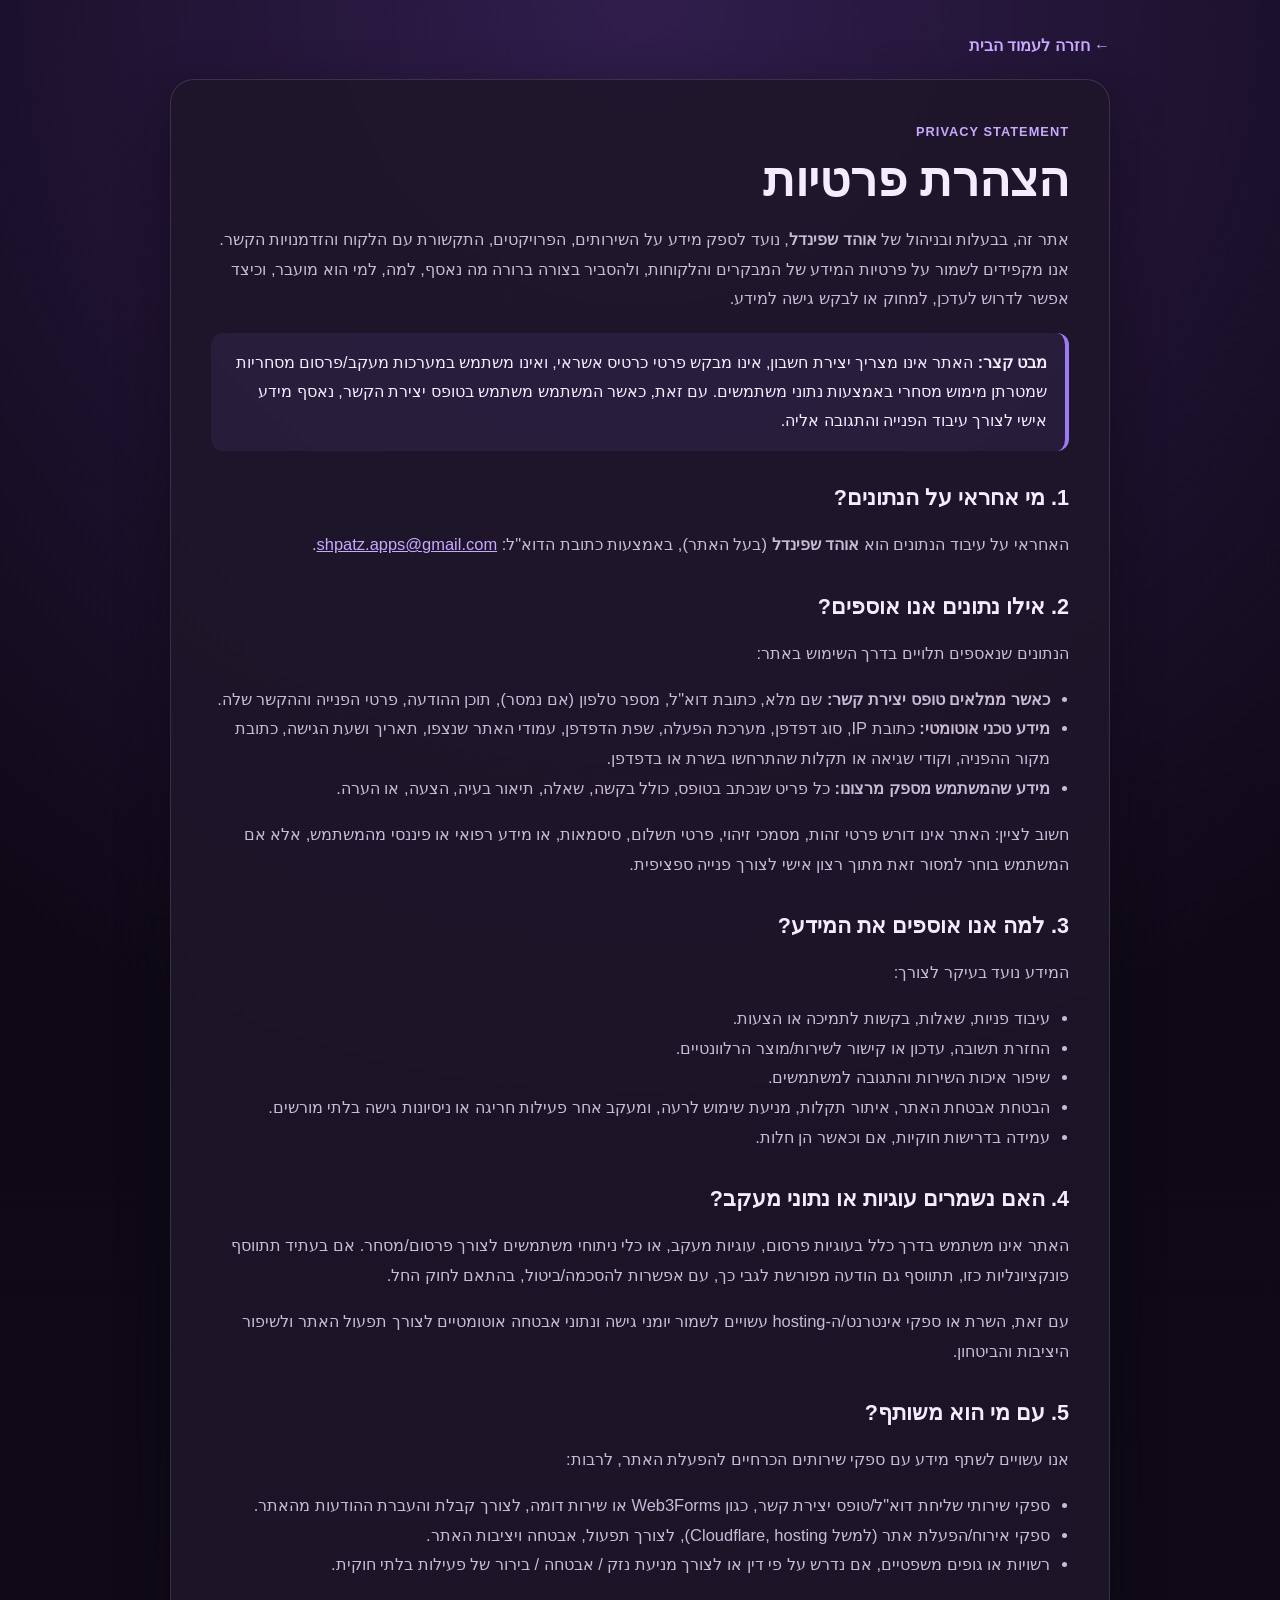
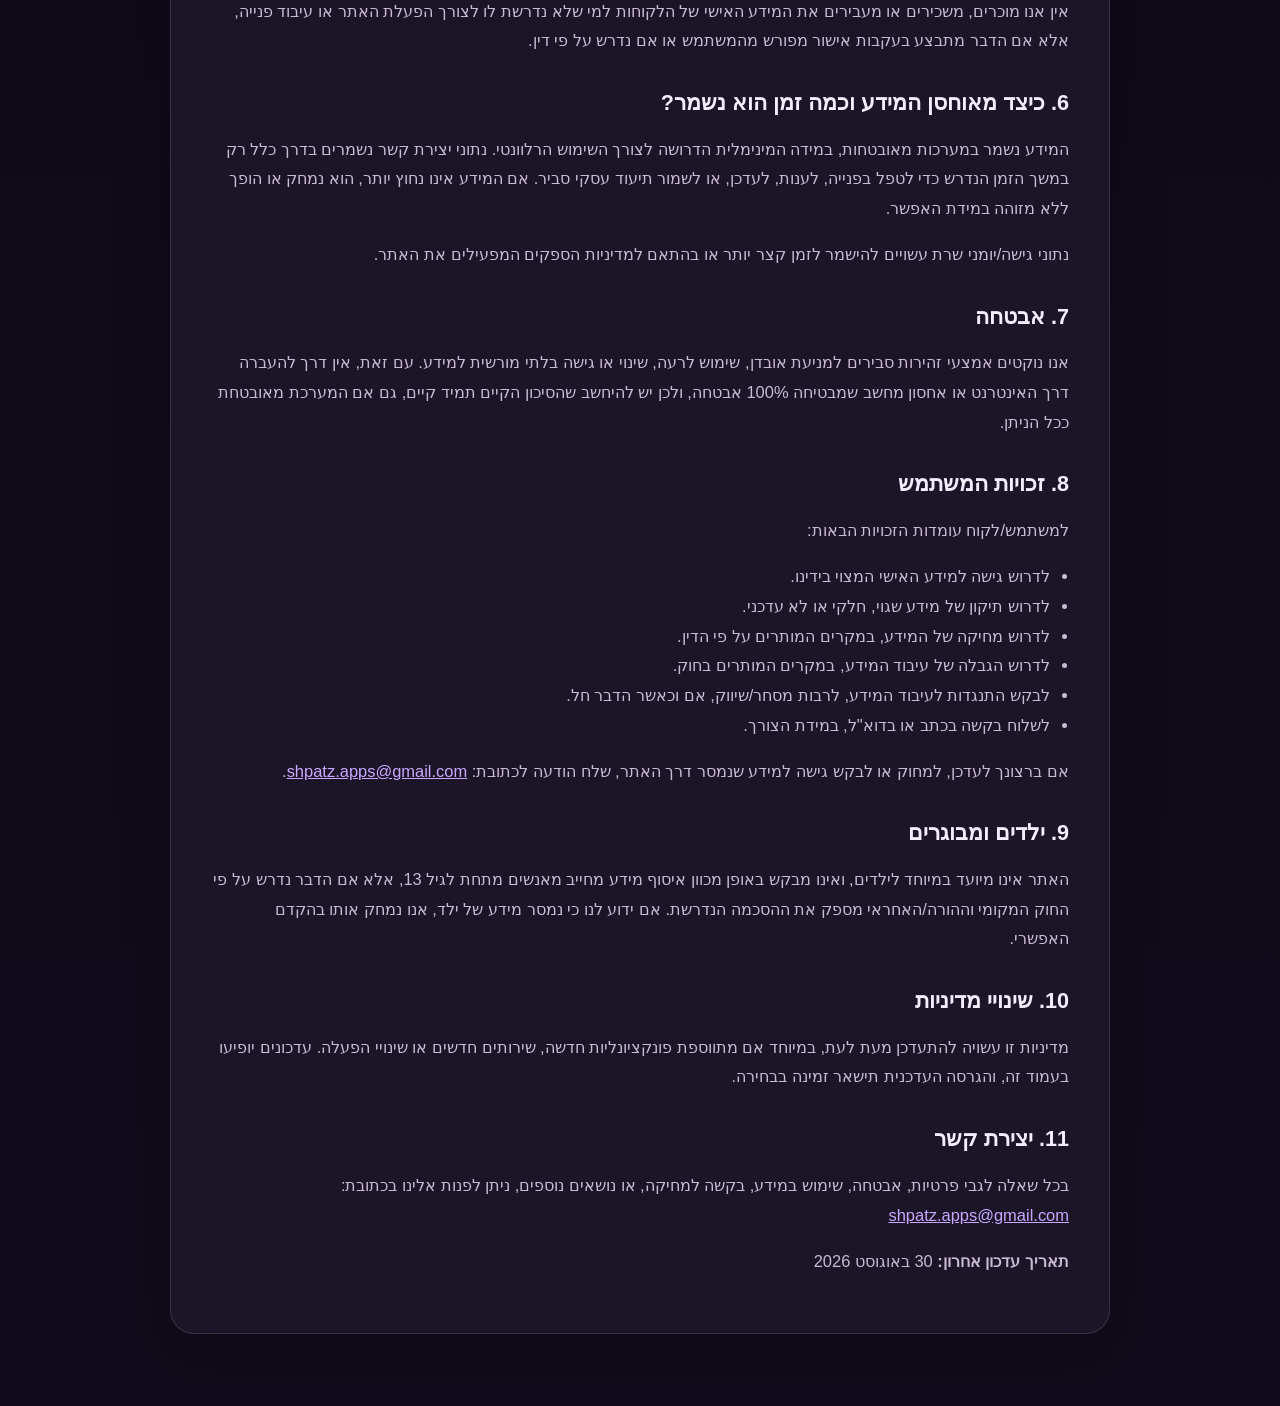
==== public/privacy-policy.html @ b4f1762e "privacy policy" ====
<!DOCTYPE html>
<html lang="he" dir="rtl">
<head>
  <meta charset="UTF-8">
  <meta name="viewport" content="width=device-width, initial-scale=1.0">
  <title>הצהרת פרטיות | אוהד שפינדל</title>
  <meta name="description" content="הצהרת פרטיות של האתר של אוהד שפינדל, כולל מה נאסף, כיצד נעשה שימוש במידע, שיתוף נתונים, שמירה, זכויות המשתמש ופרטי יצירת קשר.">
  <link rel="icon" href="favicon.svg" type="image/svg+xml">
  <link rel="stylesheet" href="assets/css/tokens.css">
  <style>
    :root {
      --bg: #0d0815;
      --bg-elevated: rgba(21, 14, 30, 0.9);
      --card: rgba(30, 22, 42, 0.88);
      --card-border: rgba(255, 255, 255, 0.12);
      --text: #f4ecff;
      --muted: #c7bbd6;
      --accent: #9e7af7;
      --accent-strong: #c9a9ff;
      --shadow: rgba(11, 8, 15, 0.45);
    }

    * { box-sizing: border-box; }

    html {
      scroll-behavior: smooth;
    }

    body {
      margin: 0;
      min-height: 100vh;
      background:
        radial-gradient(circle at top, rgba(161, 97, 255, 0.24), transparent 36%),
        linear-gradient(180deg, #0d0815 0%, #120b1b 100%);
      color: var(--text);
      font-family: "Segoe UI", Tahoma, Geneva, Verdana, sans-serif;
      line-height: 1.8;
    }

    .container {
      width: min(100%, 980px);
      margin: 0 auto;
      padding: 32px 20px 72px;
    }

    .back-link {
      display: inline-flex;
      align-items: center;
      gap: 8px;
      margin-bottom: 18px;
      color: var(--accent-strong);
      text-decoration: none;
      font-weight: 600;
    }

    .back-link:hover,
    .back-link:focus-visible {
      text-decoration: underline;
    }

    .privacy-shell {
      background: var(--card);
      border: 1px solid var(--card-border);
      border-radius: 24px;
      box-shadow: 0 18px 52px var(--shadow);
      padding: clamp(20px, 4vw, 40px);
    }

    .eyebrow {
      margin: 0 0 8px;
      color: var(--accent-strong);
      font-size: 0.8rem;
      letter-spacing: 0.08em;
      text-transform: uppercase;
      font-weight: 700;
    }

    h1 {
      margin: 0 0 16px;
      font-size: clamp(2rem, 4vw, 3rem);
      line-height: 1.2;
    }

    h2 {
      margin-top: 2rem;
      margin-bottom: 0.7rem;
      font-size: 1.35rem;
      line-height: 1.4;
    }

    p, li {
      color: var(--muted);
      font-size: 1.03rem;
    }

    ul {
      margin: 0.8rem 0 0;
      padding-right: 1.2rem;
    }

    a {
      color: var(--accent-strong);
    }

    .note {
      padding: 1rem 1.1rem;
      border-right: 4px solid var(--accent);
      background: rgba(158, 122, 247, 0.08);
      border-radius: 12px;
      margin: 1.2rem 0;
    }

    .meta-grid {
      list-style: none;
      padding: 0;
      margin: 1rem 0 0;
      display: grid;
      gap: 0.7rem;
    }

    .meta-grid li {
      background: rgba(255,255,255,0.02);
      border: 1px solid var(--card-border);
      border-radius: 12px;
      padding: 0.8rem 1rem;
    }

    @media (max-width: 640px) {
      .container {
        padding-top: 20px;
      }
    }
  </style>
</head>
<body>
  <main class="container">
    <a class="back-link" href="/" aria-label="חזרה לעמוד הבית">← חזרה לעמוד הבית</a>

    <article class="privacy-shell" aria-labelledby="privacy-heading">
      <p class="eyebrow">Privacy Statement</p>
      <h1 id="privacy-heading">הצהרת פרטיות</h1>

      <p>
        אתר זה, בבעלות ובניהול של <strong>אוהד שפינדל</strong>, נועד לספק מידע על השירותים, הפרויקטים, התקשורת עם הלקוח והזדמנויות הקשר. אנו מקפידים לשמור על פרטיות המידע של המבקרים והלקוחות, ולהסביר בצורה ברורה מה נאסף, למה, למי הוא מועבר, וכיצד אפשר לדרוש לעדכן, למחוק או לבקש גישה למידע.
      </p>

      <div class="note">
        <strong>מבט קצר:</strong> האתר אינו מצריך יצירת חשבון, אינו מבקש פרטי כרטיס אשראי, ואינו משתמש במערכות מעקב/פרסום מסחריות שמטרתן מימוש מסחרי באמצעות נתוני משתמשים. עם זאת, כאשר המשתמש משתמש בטופס יצירת הקשר, נאסף מידע אישי לצורך עיבוד הפנייה והתגובה אליה.
      </div>

      <h2>1. מי אחראי על הנתונים?</h2>
      <p>
        האחראי על עיבוד הנתונים הוא <strong>אוהד שפינדל</strong> (בעל האתר), באמצעות כתובת הדוא"ל: <a href="mailto:shpatz.apps@gmail.com">shpatz.apps@gmail.com</a>.
      </p>

      <h2>2. אילו נתונים אנו אוספים?</h2>
      <p>הנתונים שנאספים תלויים בדרך השימוש באתר:</p>
      <ul>
        <li><strong>כאשר ממלאים טופס יצירת קשר:</strong> שם מלא, כתובת דוא"ל, מספר טלפון (אם נמסר), תוכן ההודעה, פרטי הפנייה וההקשר שלה.</li>
        <li><strong>מידע טכני אוטומטי:</strong> כתובת IP, סוג דפדפן, מערכת הפעלה, שפת הדפדפן, עמודי האתר שנצפו, תאריך ושעת הגישה, כתובת מקור ההפניה, וקודי שגיאה או תקלות שהתרחשו בשרת או בדפדפן.</li>
        <li><strong>מידע שהמשתמש מספק מרצונו:</strong> כל פריט שנכתב בטופס, כולל בקשה, שאלה, תיאור בעיה, הצעה, או הערה.</li>
      </ul>
      <p>
        חשוב לציין: האתר אינו דורש פרטי זהות, מסמכי זיהוי, פרטי תשלום, סיסמאות, או מידע רפואי או פיננסי מהמשתמש, אלא אם המשתמש בוחר למסור זאת מתוך רצון אישי לצורך פנייה ספציפית.
      </p>

      <h2>3. למה אנו אוספים את המידע?</h2>
      <p>המידע נועד בעיקר לצורך:</p>
      <ul>
        <li>עיבוד פניות, שאלות, בקשות לתמיכה או הצעות.</li>
        <li>החזרת תשובה, עדכון או קישור לשירות/מוצר הרלוונטיים.</li>
        <li>שיפור איכות השירות והתגובה למשתמשים.</li>
        <li>הבטחת אבטחת האתר, איתור תקלות, מניעת שימוש לרעה, ומעקב אחר פעילות חריגה או ניסיונות גישה בלתי מורשים.</li>
        <li>עמידה בדרישות חוקיות, אם וכאשר הן חלות.</li>
      </ul>

      <h2>4. האם נשמרים עוגיות או נתוני מעקב?</h2>
      <p>
        האתר אינו משתמש בדרך כלל בעוגיות פרסום, עוגיות מעקב, או כלי ניתוחי משתמשים לצורך פרסום/מסחר. אם בעתיד תתווסף פונקציונליות כזו, תתווסף גם הודעה מפורשת לגבי כך, עם אפשרות להסכמה/ביטול, בהתאם לחוק החל.
      </p>
      <p>
        עם זאת, השרת או ספקי אינטרנט/ה-hosting עשויים לשמור יומני גישה ונתוני אבטחה אוטומטיים לצורך תפעול האתר ולשיפור היציבות והביטחון.
      </p>

      <h2>5. עם מי הוא משותף?</h2>
      <p>אנו עשויים לשתף מידע עם ספקי שירותים הכרחיים להפעלת האתר, לרבות:</p>
      <ul>
        <li>ספקי שירותי שליחת דוא"ל/טופס יצירת קשר, כגון Web3Forms או שירות דומה, לצורך קבלת והעברת ההודעות מהאתר.</li>
        <li>ספקי אירוח/הפעלת אתר (למשל Cloudflare, hosting), לצורך תפעול, אבטחה ויציבות האתר.</li>
        <li>רשויות או גופים משפטיים, אם נדרש על פי דין או לצורך מניעת נזק / אבטחה / בירור של פעילות בלתי חוקית.</li>
      </ul>
      <p>
        אין אנו מוכרים, משכירים או מעבירים את המידע האישי של הלקוחות למי שלא נדרשת לו לצורך הפעלת האתר או עיבוד פנייה, אלא אם הדבר מתבצע בעקבות אישור מפורש מהמשתמש או אם נדרש על פי דין.
      </p>

      <h2>6. כיצד מאוחסן המידע וכמה זמן הוא נשמר?</h2>
      <p>
        המידע נשמר במערכות מאובטחות, במידה המינימלית הדרושה לצורך השימוש הרלוונטי. נתוני יצירת קשר נשמרים בדרך כלל רק במשך הזמן הנדרש כדי לטפל בפנייה, לענות, לעדכן, או לשמור תיעוד עסקי סביר. אם המידע אינו נחוץ יותר, הוא נמחק או הופך ללא מזוהה במידת האפשר.
      </p>
      <p>
        נתוני גישה/יומני שרת עשויים להישמר לזמן קצר יותר או בהתאם למדיניות הספקים המפעילים את האתר.
      </p>

      <h2>7. אבטחה</h2>
      <p>
        אנו נוקטים אמצעי זהירות סבירים למניעת אובדן, שימוש לרעה, שינוי או גישה בלתי מורשית למידע. עם זאת, אין דרך להעברה דרך האינטרנט או אחסון מחשב שמבטיחה 100% אבטחה, ולכן יש להיחשב שהסיכון הקיים תמיד קיים, גם אם המערכת מאובטחת ככל הניתן.
      </p>

      <h2>8. זכויות המשתמש</h2>
      <p>למשתמש/לקוח עומדות הזכויות הבאות:</p>
      <ul>
        <li>לדרוש גישה למידע האישי המצוי בידינו.</li>
        <li>לדרוש תיקון של מידע שגוי, חלקי או לא עדכני.</li>
        <li>לדרוש מחיקה של המידע, במקרים המותרים על פי הדין.</li>
        <li>לדרוש הגבלה של עיבוד המידע, במקרים המותרים בחוק.</li>
        <li>לבקש התנגדות לעיבוד המידע, לרבות מסחר/שיווק, אם וכאשר הדבר חל.</li>
        <li>לשלוח בקשה בכתב או בדוא"ל, במידת הצורך.</li>
      </ul>
      <p>
        אם ברצונך לעדכן, למחוק או לבקש גישה למידע שנמסר דרך האתר, שלח הודעה לכתובת: <a href="mailto:shpatz.apps@gmail.com">shpatz.apps@gmail.com</a>.
      </p>

      <h2>9. ילדים ומבוגרים</h2>
      <p>
        האתר אינו מיועד במיוחד לילדים, ואינו מבקש באופן מכוון איסוף מידע מחייב מאנשים מתחת לגיל 13, אלא אם הדבר נדרש על פי החוק המקומי וההורה/האחראי מספק את ההסכמה הנדרשת. אם ידוע לנו כי נמסר מידע של ילד, אנו נמחק אותו בהקדם האפשרי.
      </p>

      <h2>10. שינויי מדיניות</h2>
      <p>
        מדיניות זו עשויה להתעדכן מעת לעת, במיוחד אם מתווספת פונקציונליות חדשה, שירותים חדשים או שינויי הפעלה. עדכונים יופיעו בעמוד זה, והגרסה העדכנית תישאר זמינה בבחירה.
      </p>

      <h2>11. יצירת קשר</h2>
      <p>
        בכל שאלה לגבי פרטיות, אבטחה, שימוש במידע, בקשה למחיקה, או נושאים נוספים, ניתן לפנות אלינו בכתובת:<br>
        <a href="mailto:shpatz.apps@gmail.com">shpatz.apps@gmail.com</a>
      </p>

      <p>
        <strong>תאריך עדכון אחרון:</strong> 30 באוגוסט 2026
      </p>
    </article>
  </main>
</body>
</html>
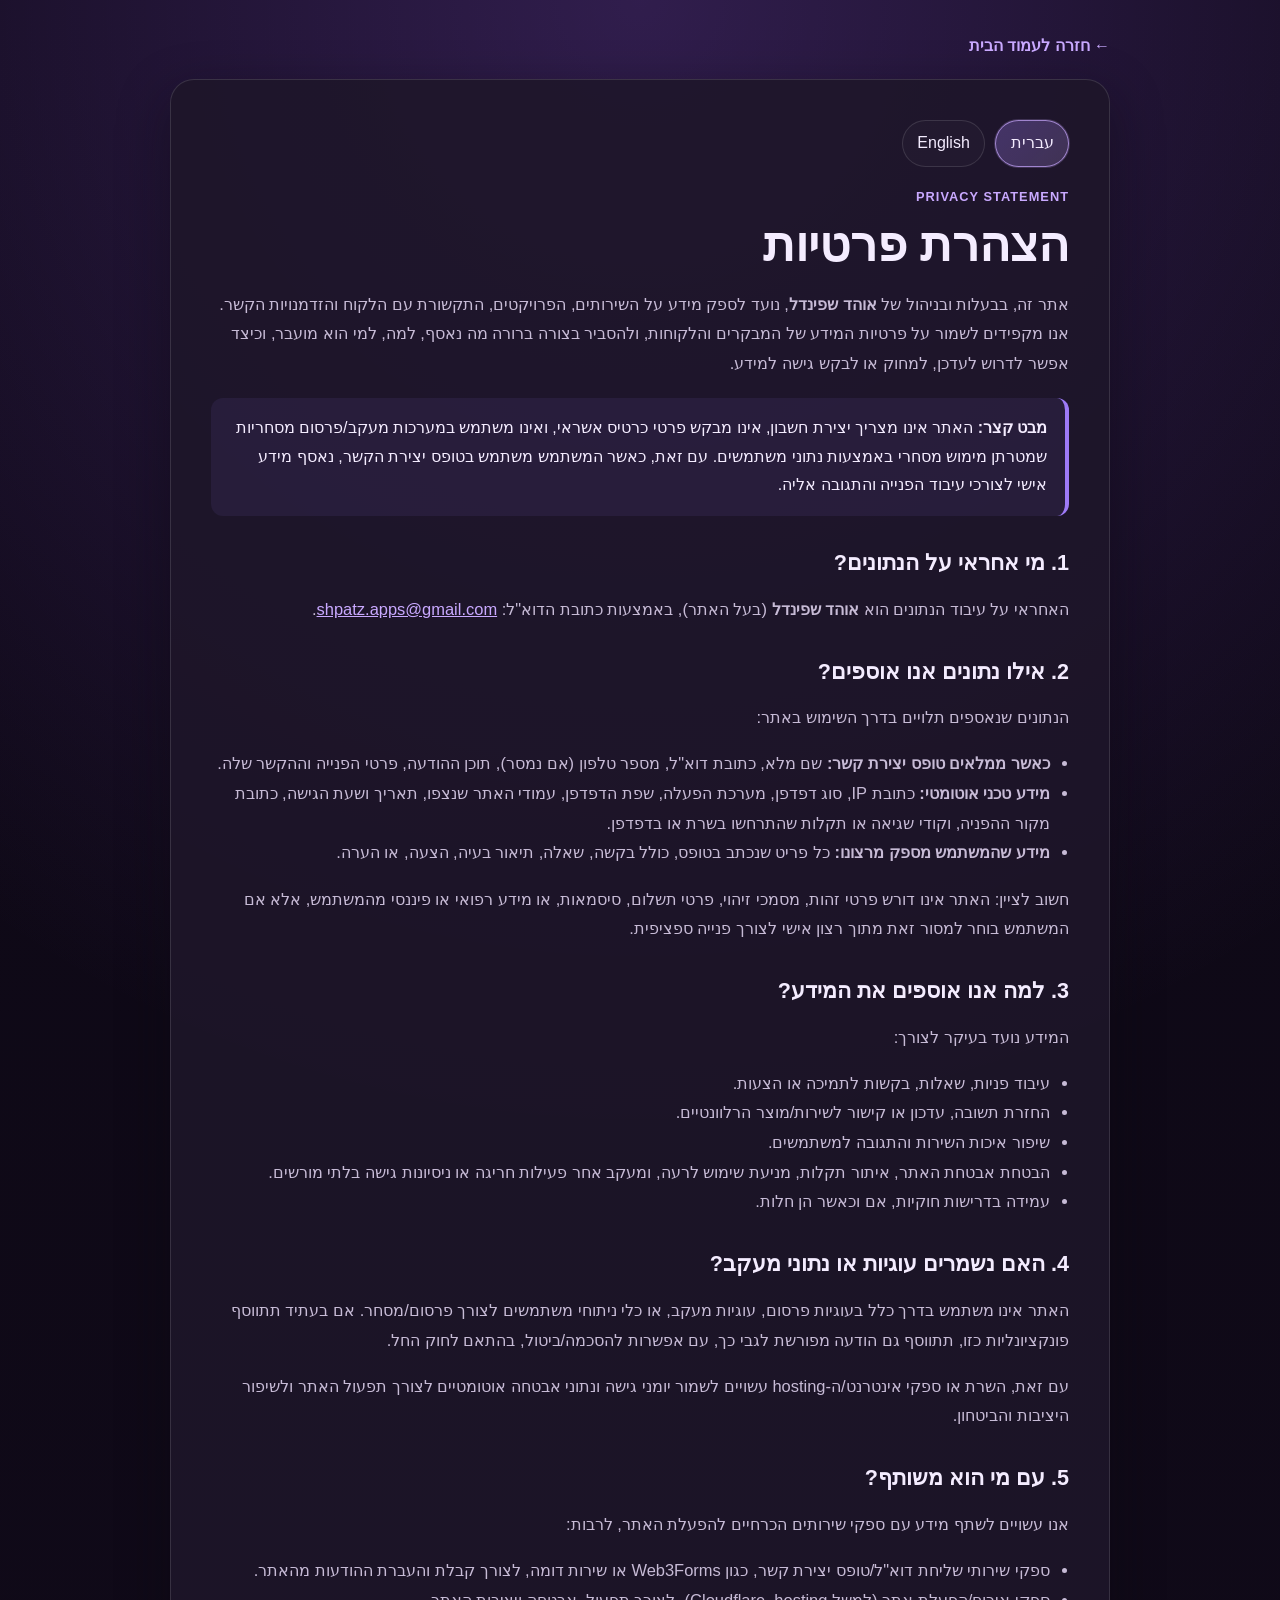
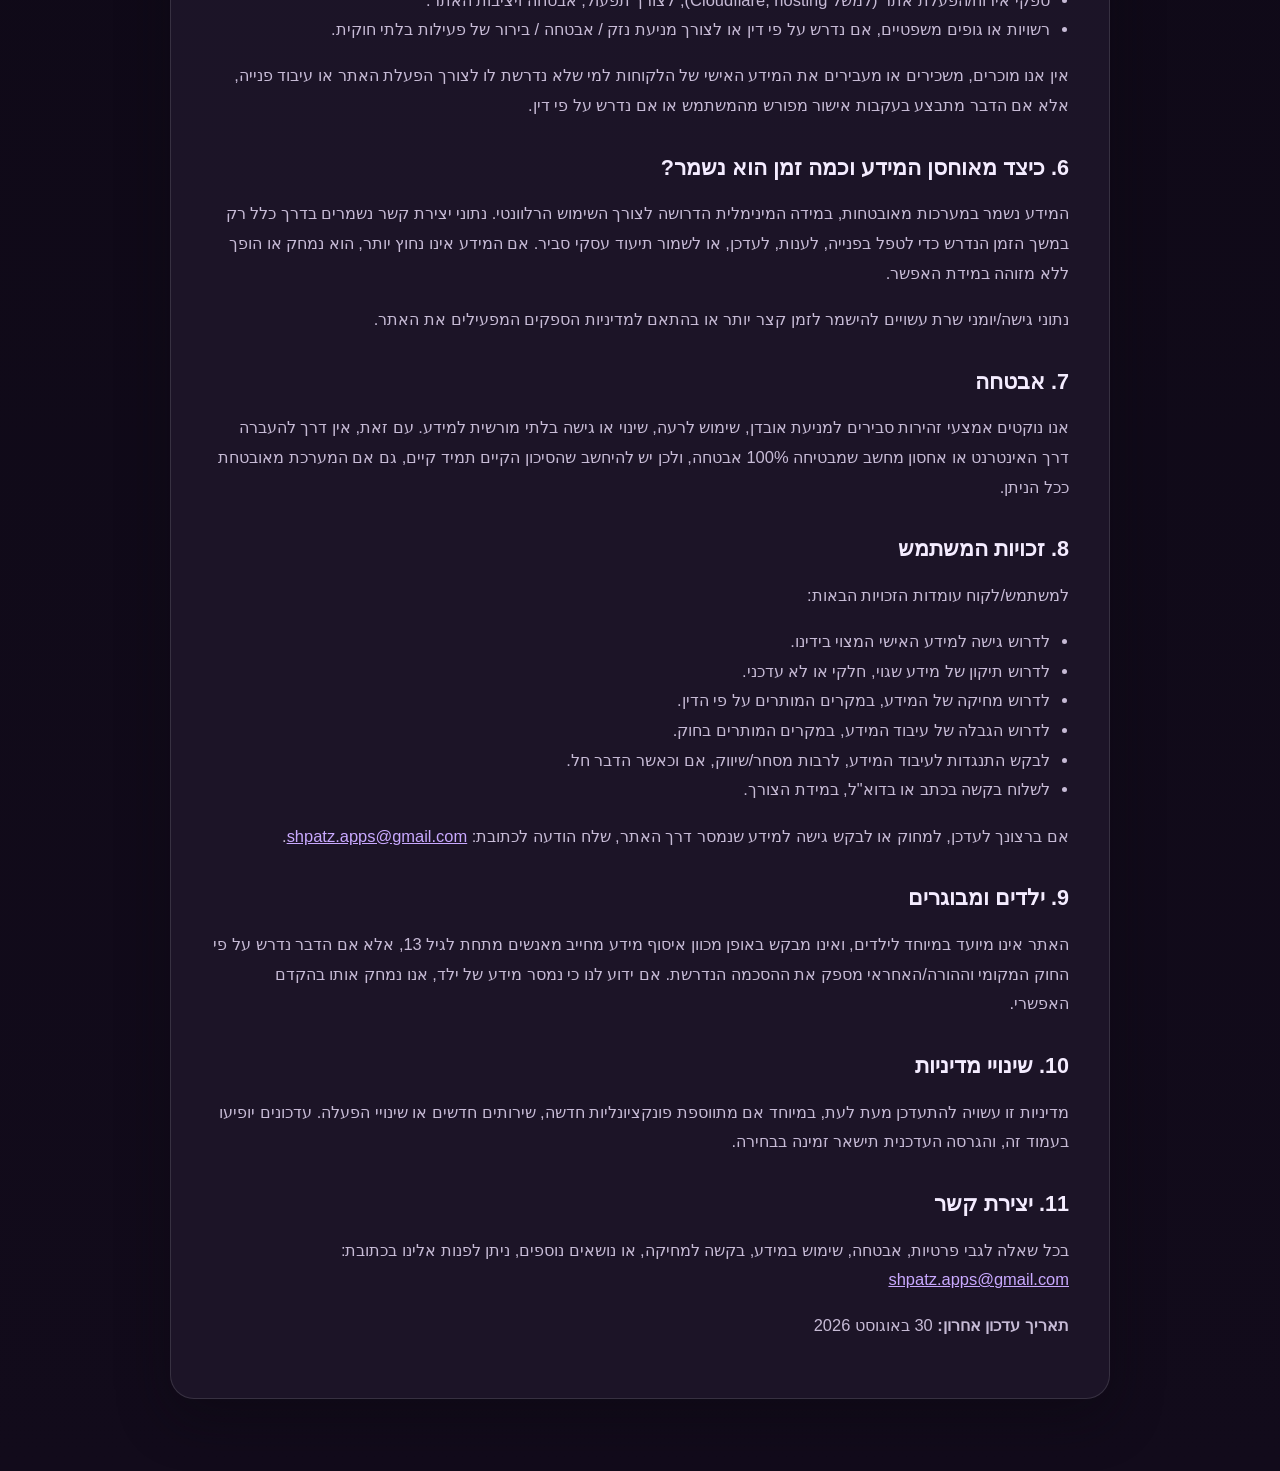
==== commit 68709711: "english privacy policy" ====
--- a/public/privacy-policy.html
+++ b/public/privacy-policy.html
@@ -110,19 +110,38 @@
       margin: 1.2rem 0;
     }
 
-    .meta-grid {
-      list-style: none;
-      padding: 0;
-      margin: 1rem 0 0;
-      display: grid;
-      gap: 0.7rem;
-    }
-
-    .meta-grid li {
+    .lang-toolbar {
+      display: flex;
+      justify-content: flex-start;
+      gap: 10px;
+      margin: 0 0 18px;
+      flex-wrap: wrap;
+    }
+
+    .lang-button {
+      appearance: none;
+      border: 1px solid var(--card-border);
       background: rgba(255,255,255,0.02);
-      border: 1px solid var(--card-border);
-      border-radius: 12px;
-      padding: 0.8rem 1rem;
+      color: var(--text);
+      border-radius: 999px;
+      padding: 0.5rem 0.9rem;
+      font: inherit;
+      cursor: pointer;
+      transition: 0.2s ease;
+    }
+
+    .lang-button.is-active {
+      background: linear-gradient(135deg, rgba(158,122,247,0.3), rgba(201,169,255,0.2));
+      border-color: rgba(201,169,255,0.7);
+      box-shadow: 0 0 0 1px rgba(201,169,255,0.2);
+    }
+
+    .lang-block {
+      display: none;
+    }
+
+    .lang-block.is-active {
+      display: block;
     }
 
     @media (max-width: 640px) {
@@ -137,109 +156,223 @@
     <a class="back-link" href="/" aria-label="חזרה לעמוד הבית">← חזרה לעמוד הבית</a>
 
     <article class="privacy-shell" aria-labelledby="privacy-heading">
-      <p class="eyebrow">Privacy Statement</p>
-      <h1 id="privacy-heading">הצהרת פרטיות</h1>
-
-      <p>
-        אתר זה, בבעלות ובניהול של <strong>אוהד שפינדל</strong>, נועד לספק מידע על השירותים, הפרויקטים, התקשורת עם הלקוח והזדמנויות הקשר. אנו מקפידים לשמור על פרטיות המידע של המבקרים והלקוחות, ולהסביר בצורה ברורה מה נאסף, למה, למי הוא מועבר, וכיצד אפשר לדרוש לעדכן, למחוק או לבקש גישה למידע.
-      </p>
-
-      <div class="note">
-        <strong>מבט קצר:</strong> האתר אינו מצריך יצירת חשבון, אינו מבקש פרטי כרטיס אשראי, ואינו משתמש במערכות מעקב/פרסום מסחריות שמטרתן מימוש מסחרי באמצעות נתוני משתמשים. עם זאת, כאשר המשתמש משתמש בטופס יצירת הקשר, נאסף מידע אישי לצורך עיבוד הפנייה והתגובה אליה.
+      <div class="lang-toolbar" aria-label="Language selector">
+        <button class="lang-button is-active" type="button" data-lang="he" aria-pressed="true">עברית</button>
+        <button class="lang-button" type="button" data-lang="en" aria-pressed="false">English</button>
       </div>
 
-      <h2>1. מי אחראי על הנתונים?</h2>
-      <p>
-        האחראי על עיבוד הנתונים הוא <strong>אוהד שפינדל</strong> (בעל האתר), באמצעות כתובת הדוא"ל: <a href="mailto:shpatz.apps@gmail.com">shpatz.apps@gmail.com</a>.
-      </p>
-
-      <h2>2. אילו נתונים אנו אוספים?</h2>
-      <p>הנתונים שנאספים תלויים בדרך השימוש באתר:</p>
-      <ul>
-        <li><strong>כאשר ממלאים טופס יצירת קשר:</strong> שם מלא, כתובת דוא"ל, מספר טלפון (אם נמסר), תוכן ההודעה, פרטי הפנייה וההקשר שלה.</li>
-        <li><strong>מידע טכני אוטומטי:</strong> כתובת IP, סוג דפדפן, מערכת הפעלה, שפת הדפדפן, עמודי האתר שנצפו, תאריך ושעת הגישה, כתובת מקור ההפניה, וקודי שגיאה או תקלות שהתרחשו בשרת או בדפדפן.</li>
-        <li><strong>מידע שהמשתמש מספק מרצונו:</strong> כל פריט שנכתב בטופס, כולל בקשה, שאלה, תיאור בעיה, הצעה, או הערה.</li>
-      </ul>
-      <p>
-        חשוב לציין: האתר אינו דורש פרטי זהות, מסמכי זיהוי, פרטי תשלום, סיסמאות, או מידע רפואי או פיננסי מהמשתמש, אלא אם המשתמש בוחר למסור זאת מתוך רצון אישי לצורך פנייה ספציפית.
-      </p>
-
-      <h2>3. למה אנו אוספים את המידע?</h2>
-      <p>המידע נועד בעיקר לצורך:</p>
-      <ul>
-        <li>עיבוד פניות, שאלות, בקשות לתמיכה או הצעות.</li>
-        <li>החזרת תשובה, עדכון או קישור לשירות/מוצר הרלוונטיים.</li>
-        <li>שיפור איכות השירות והתגובה למשתמשים.</li>
-        <li>הבטחת אבטחת האתר, איתור תקלות, מניעת שימוש לרעה, ומעקב אחר פעילות חריגה או ניסיונות גישה בלתי מורשים.</li>
-        <li>עמידה בדרישות חוקיות, אם וכאשר הן חלות.</li>
-      </ul>
-
-      <h2>4. האם נשמרים עוגיות או נתוני מעקב?</h2>
-      <p>
-        האתר אינו משתמש בדרך כלל בעוגיות פרסום, עוגיות מעקב, או כלי ניתוחי משתמשים לצורך פרסום/מסחר. אם בעתיד תתווסף פונקציונליות כזו, תתווסף גם הודעה מפורשת לגבי כך, עם אפשרות להסכמה/ביטול, בהתאם לחוק החל.
-      </p>
-      <p>
-        עם זאת, השרת או ספקי אינטרנט/ה-hosting עשויים לשמור יומני גישה ונתוני אבטחה אוטומטיים לצורך תפעול האתר ולשיפור היציבות והביטחון.
-      </p>
-
-      <h2>5. עם מי הוא משותף?</h2>
-      <p>אנו עשויים לשתף מידע עם ספקי שירותים הכרחיים להפעלת האתר, לרבות:</p>
-      <ul>
-        <li>ספקי שירותי שליחת דוא"ל/טופס יצירת קשר, כגון Web3Forms או שירות דומה, לצורך קבלת והעברת ההודעות מהאתר.</li>
-        <li>ספקי אירוח/הפעלת אתר (למשל Cloudflare, hosting), לצורך תפעול, אבטחה ויציבות האתר.</li>
-        <li>רשויות או גופים משפטיים, אם נדרש על פי דין או לצורך מניעת נזק / אבטחה / בירור של פעילות בלתי חוקית.</li>
-      </ul>
-      <p>
-        אין אנו מוכרים, משכירים או מעבירים את המידע האישי של הלקוחות למי שלא נדרשת לו לצורך הפעלת האתר או עיבוד פנייה, אלא אם הדבר מתבצע בעקבות אישור מפורש מהמשתמש או אם נדרש על פי דין.
-      </p>
-
-      <h2>6. כיצד מאוחסן המידע וכמה זמן הוא נשמר?</h2>
-      <p>
-        המידע נשמר במערכות מאובטחות, במידה המינימלית הדרושה לצורך השימוש הרלוונטי. נתוני יצירת קשר נשמרים בדרך כלל רק במשך הזמן הנדרש כדי לטפל בפנייה, לענות, לעדכן, או לשמור תיעוד עסקי סביר. אם המידע אינו נחוץ יותר, הוא נמחק או הופך ללא מזוהה במידת האפשר.
-      </p>
-      <p>
-        נתוני גישה/יומני שרת עשויים להישמר לזמן קצר יותר או בהתאם למדיניות הספקים המפעילים את האתר.
-      </p>
-
-      <h2>7. אבטחה</h2>
-      <p>
-        אנו נוקטים אמצעי זהירות סבירים למניעת אובדן, שימוש לרעה, שינוי או גישה בלתי מורשית למידע. עם זאת, אין דרך להעברה דרך האינטרנט או אחסון מחשב שמבטיחה 100% אבטחה, ולכן יש להיחשב שהסיכון הקיים תמיד קיים, גם אם המערכת מאובטחת ככל הניתן.
-      </p>
-
-      <h2>8. זכויות המשתמש</h2>
-      <p>למשתמש/לקוח עומדות הזכויות הבאות:</p>
-      <ul>
-        <li>לדרוש גישה למידע האישי המצוי בידינו.</li>
-        <li>לדרוש תיקון של מידע שגוי, חלקי או לא עדכני.</li>
-        <li>לדרוש מחיקה של המידע, במקרים המותרים על פי הדין.</li>
-        <li>לדרוש הגבלה של עיבוד המידע, במקרים המותרים בחוק.</li>
-        <li>לבקש התנגדות לעיבוד המידע, לרבות מסחר/שיווק, אם וכאשר הדבר חל.</li>
-        <li>לשלוח בקשה בכתב או בדוא"ל, במידת הצורך.</li>
-      </ul>
-      <p>
-        אם ברצונך לעדכן, למחוק או לבקש גישה למידע שנמסר דרך האתר, שלח הודעה לכתובת: <a href="mailto:shpatz.apps@gmail.com">shpatz.apps@gmail.com</a>.
-      </p>
-
-      <h2>9. ילדים ומבוגרים</h2>
-      <p>
-        האתר אינו מיועד במיוחד לילדים, ואינו מבקש באופן מכוון איסוף מידע מחייב מאנשים מתחת לגיל 13, אלא אם הדבר נדרש על פי החוק המקומי וההורה/האחראי מספק את ההסכמה הנדרשת. אם ידוע לנו כי נמסר מידע של ילד, אנו נמחק אותו בהקדם האפשרי.
-      </p>
-
-      <h2>10. שינויי מדיניות</h2>
-      <p>
-        מדיניות זו עשויה להתעדכן מעת לעת, במיוחד אם מתווספת פונקציונליות חדשה, שירותים חדשים או שינויי הפעלה. עדכונים יופיעו בעמוד זה, והגרסה העדכנית תישאר זמינה בבחירה.
-      </p>
-
-      <h2>11. יצירת קשר</h2>
-      <p>
-        בכל שאלה לגבי פרטיות, אבטחה, שימוש במידע, בקשה למחיקה, או נושאים נוספים, ניתן לפנות אלינו בכתובת:<br>
-        <a href="mailto:shpatz.apps@gmail.com">shpatz.apps@gmail.com</a>
-      </p>
-
-      <p>
-        <strong>תאריך עדכון אחרון:</strong> 30 באוגוסט 2026
-      </p>
+      <div class="lang-block is-active" data-lang-block="he" lang="he" dir="rtl">
+        <p class="eyebrow">Privacy Statement</p>
+        <h1 id="privacy-heading">הצהרת פרטיות</h1>
+
+        <p>
+          אתר זה, בבעלות ובניהול של <strong>אוהד שפינדל</strong>, נועד לספק מידע על השירותים, הפרויקטים, התקשורת עם הלקוח והזדמנויות הקשר. אנו מקפידים לשמור על פרטיות המידע של המבקרים והלקוחות, ולהסביר בצורה ברורה מה נאסף, למה, למי הוא מועבר, וכיצד אפשר לדרוש לעדכן, למחוק או לבקש גישה למידע.
+        </p>
+
+        <div class="note">
+          <strong>מבט קצר:</strong> האתר אינו מצריך יצירת חשבון, אינו מבקש פרטי כרטיס אשראי, ואינו משתמש במערכות מעקב/פרסום מסחריות שמטרתן מימוש מסחרי באמצעות נתוני משתמשים. עם זאת, כאשר המשתמש משתמש בטופס יצירת הקשר, נאסף מידע אישי לצורכי עיבוד הפנייה והתגובה אליה.
+        </div>
+
+        <h2>1. מי אחראי על הנתונים?</h2>
+        <p>
+          האחראי על עיבוד הנתונים הוא <strong>אוהד שפינדל</strong> (בעל האתר), באמצעות כתובת הדוא"ל: <a href="mailto:shpatz.apps@gmail.com">shpatz.apps@gmail.com</a>.
+        </p>
+
+        <h2>2. אילו נתונים אנו אוספים?</h2>
+        <p>הנתונים שנאספים תלויים בדרך השימוש באתר:</p>
+        <ul>
+          <li><strong>כאשר ממלאים טופס יצירת קשר:</strong> שם מלא, כתובת דוא"ל, מספר טלפון (אם נמסר), תוכן ההודעה, פרטי הפנייה וההקשר שלה.</li>
+          <li><strong>מידע טכני אוטומטי:</strong> כתובת IP, סוג דפדפן, מערכת הפעלה, שפת הדפדפן, עמודי האתר שנצפו, תאריך ושעת הגישה, כתובת מקור ההפניה, וקודי שגיאה או תקלות שהתרחשו בשרת או בדפדפן.</li>
+          <li><strong>מידע שהמשתמש מספק מרצונו:</strong> כל פריט שנכתב בטופס, כולל בקשה, שאלה, תיאור בעיה, הצעה, או הערה.</li>
+        </ul>
+        <p>
+          חשוב לציין: האתר אינו דורש פרטי זהות, מסמכי זיהוי, פרטי תשלום, סיסמאות, או מידע רפואי או פיננסי מהמשתמש, אלא אם המשתמש בוחר למסור זאת מתוך רצון אישי לצורך פנייה ספציפית.
+        </p>
+
+        <h2>3. למה אנו אוספים את המידע?</h2>
+        <p>המידע נועד בעיקר לצורך:</p>
+        <ul>
+          <li>עיבוד פניות, שאלות, בקשות לתמיכה או הצעות.</li>
+          <li>החזרת תשובה, עדכון או קישור לשירות/מוצר הרלוונטיים.</li>
+          <li>שיפור איכות השירות והתגובה למשתמשים.</li>
+          <li>הבטחת אבטחת האתר, איתור תקלות, מניעת שימוש לרעה, ומעקב אחר פעילות חריגה או ניסיונות גישה בלתי מורשים.</li>
+          <li>עמידה בדרישות חוקיות, אם וכאשר הן חלות.</li>
+        </ul>
+
+        <h2>4. האם נשמרים עוגיות או נתוני מעקב?</h2>
+        <p>
+          האתר אינו משתמש בדרך כלל בעוגיות פרסום, עוגיות מעקב, או כלי ניתוחי משתמשים לצורך פרסום/מסחר. אם בעתיד תתווסף פונקציונליות כזו, תתווסף גם הודעה מפורשת לגבי כך, עם אפשרות להסכמה/ביטול, בהתאם לחוק החל.
+        </p>
+        <p>
+          עם זאת, השרת או ספקי אינטרנט/ה-hosting עשויים לשמור יומני גישה ונתוני אבטחה אוטומטיים לצורך תפעול האתר ולשיפור היציבות והביטחון.
+        </p>
+
+        <h2>5. עם מי הוא משותף?</h2>
+        <p>אנו עשויים לשתף מידע עם ספקי שירותים הכרחיים להפעלת האתר, לרבות:</p>
+        <ul>
+          <li>ספקי שירותי שליחת דוא"ל/טופס יצירת קשר, כגון Web3Forms או שירות דומה, לצורך קבלת והעברת ההודעות מהאתר.</li>
+          <li>ספקי אירוח/הפעלת אתר (למשל Cloudflare, hosting), לצורך תפעול, אבטחה ויציבות האתר.</li>
+          <li>רשויות או גופים משפטיים, אם נדרש על פי דין או לצורך מניעת נזק / אבטחה / בירור של פעילות בלתי חוקית.</li>
+        </ul>
+        <p>
+          אין אנו מוכרים, משכירים או מעבירים את המידע האישי של הלקוחות למי שלא נדרשת לו לצורך הפעלת האתר או עיבוד פנייה, אלא אם הדבר מתבצע בעקבות אישור מפורש מהמשתמש או אם נדרש על פי דין.
+        </p>
+
+        <h2>6. כיצד מאוחסן המידע וכמה זמן הוא נשמר?</h2>
+        <p>
+          המידע נשמר במערכות מאובטחות, במידה המינימלית הדרושה לצורך השימוש הרלוונטי. נתוני יצירת קשר נשמרים בדרך כלל רק במשך הזמן הנדרש כדי לטפל בפנייה, לענות, לעדכן, או לשמור תיעוד עסקי סביר. אם המידע אינו נחוץ יותר, הוא נמחק או הופך ללא מזוהה במידת האפשר.
+        </p>
+        <p>
+          נתוני גישה/יומני שרת עשויים להישמר לזמן קצר יותר או בהתאם למדיניות הספקים המפעילים את האתר.
+        </p>
+
+        <h2>7. אבטחה</h2>
+        <p>
+          אנו נוקטים אמצעי זהירות סבירים למניעת אובדן, שימוש לרעה, שינוי או גישה בלתי מורשית למידע. עם זאת, אין דרך להעברה דרך האינטרנט או אחסון מחשב שמבטיחה 100% אבטחה, ולכן יש להיחשב שהסיכון הקיים תמיד קיים, גם אם המערכת מאובטחת ככל הניתן.
+        </p>
+
+        <h2>8. זכויות המשתמש</h2>
+        <p>למשתמש/לקוח עומדות הזכויות הבאות:</p>
+        <ul>
+          <li>לדרוש גישה למידע האישי המצוי בידינו.</li>
+          <li>לדרוש תיקון של מידע שגוי, חלקי או לא עדכני.</li>
+          <li>לדרוש מחיקה של המידע, במקרים המותרים על פי הדין.</li>
+          <li>לדרוש הגבלה של עיבוד המידע, במקרים המותרים בחוק.</li>
+          <li>לבקש התנגדות לעיבוד המידע, לרבות מסחר/שיווק, אם וכאשר הדבר חל.</li>
+          <li>לשלוח בקשה בכתב או בדוא"ל, במידת הצורך.</li>
+        </ul>
+        <p>
+          אם ברצונך לעדכן, למחוק או לבקש גישה למידע שנמסר דרך האתר, שלח הודעה לכתובת: <a href="mailto:shpatz.apps@gmail.com">shpatz.apps@gmail.com</a>.
+        </p>
+
+        <h2>9. ילדים ומבוגרים</h2>
+        <p>
+          האתר אינו מיועד במיוחד לילדים, ואינו מבקש באופן מכוון איסוף מידע מחייב מאנשים מתחת לגיל 13, אלא אם הדבר נדרש על פי החוק המקומי וההורה/האחראי מספק את ההסכמה הנדרשת. אם ידוע לנו כי נמסר מידע של ילד, אנו נמחק אותו בהקדם האפשרי.
+        </p>
+
+        <h2>10. שינויי מדיניות</h2>
+        <p>
+          מדיניות זו עשויה להתעדכן מעת לעת, במיוחד אם מתווספת פונקציונליות חדשה, שירותים חדשים או שינויי הפעלה. עדכונים יופיעו בעמוד זה, והגרסה העדכנית תישאר זמינה בבחירה.
+        </p>
+
+        <h2>11. יצירת קשר</h2>
+        <p>
+          בכל שאלה לגבי פרטיות, אבטחה, שימוש במידע, בקשה למחיקה, או נושאים נוספים, ניתן לפנות אלינו בכתובת:<br>
+          <a href="mailto:shpatz.apps@gmail.com">shpatz.apps@gmail.com</a>
+        </p>
+
+        <p>
+          <strong>תאריך עדכון אחרון:</strong> 30 באוגוסט 2026
+        </p>
+      </div>
+
+      <div class="lang-block" data-lang-block="en" lang="en" dir="ltr">
+        <p class="eyebrow">Privacy Statement</p>
+        <h1>Privacy Policy</h1>
+
+        <p>
+          This website, owned and operated by <strong>Ohad Shpindel</strong>, is designed to provide information about services, projects, customer communication, and contact opportunities. We strive to protect the privacy of visitors and clients and to explain clearly what is collected, why it is collected, who it may be shared with, and how a person may request updates, deletion, or access to their information.
+        </p>
+
+        <div class="note">
+          <strong>Quick overview:</strong> The website does not require account creation, does not request credit card details, and does not use commercial advertising or tracking systems for monetization. However, when a user submits the contact form, personal information is collected to process the inquiry and respond to it.
+        </div>
+
+        <h2>1. Who is responsible for the data?</h2>
+        <p>
+          The data controller is <strong>Ohad Shpindel</strong>, the owner of the website, reachable at: <a href="mailto:shpatz.apps@gmail.com">shpatz.apps@gmail.com</a>.
+        </p>
+
+        <h2>2. What data do we collect?</h2>
+        <p>The data collected depends on how the site is used:</p>
+        <ul>
+          <li><strong>When completing the contact form:</strong> full name, email address, phone number (if provided), message content, and the context of the inquiry.</li>
+          <li><strong>Automatic technical information:</strong> IP address, browser type, operating system, browser language, pages visited, date and time of access, referrer address, and error codes or technical issues that occurred on the server or in the browser.</li>
+          <li><strong>Information voluntarily provided by the user:</strong> any content entered into the form, including requests, questions, problem descriptions, suggestions, or comments.</li>
+        </ul>
+        <p>
+          It is important to note that the website does not require identity documents, payment details, passwords, or medical or financial information from users unless the user chooses to provide such information voluntarily for a specific inquiry.
+        </p>
+
+        <h2>3. Why do we collect this information?</h2>
+        <p>The information is mainly used for:</p>
+        <ul>
+          <li>Processing inquiries, questions, support requests, and suggestions.</li>
+          <li>Responding with answers, updates, or relevant service/product information.</li>
+          <li>Improving service quality and responsiveness to users.</li>
+          <li>Protecting website security, identifying errors, preventing misuse, and monitoring abnormal activity or unauthorized access attempts.</li>
+          <li>Complying with legal requirements where applicable.</li>
+        </ul>
+
+        <h2>4. Are cookies or tracking data stored?</h2>
+        <p>
+          The website generally does not use advertising cookies, tracking cookies, or user analytics tools for commercial advertising. If such functionality is added in the future, a clear notice will also be provided, including consent or opt-out options as required by applicable law.
+        </p>
+        <p>
+          At the same time, the server or hosting providers may store access logs and automatic security data to operate the site and improve stability and security.
+        </p>
+
+        <h2>5. With whom is the information shared?</h2>
+        <p>We may share information with service providers necessary to operate the website, including:</p>
+        <ul>
+          <li>Email/contact form service providers, such as Web3Forms or a similar service, to receive and forward messages sent through the website.</li>
+          <li>Hosting and website operation providers, such as Cloudflare or similar services, for operation, security, and website stability.</li>
+          <li>Authorities or legal bodies, if required by law or to prevent harm, protect security, or investigate unlawful activity.</li>
+        </ul>
+        <p>
+          We do not sell, lease, or transfer personal information of clients to parties who do not need it for the operation of the website or processing of inquiries, unless this is done after explicit user consent or as required by law.
+        </p>
+
+        <h2>6. How is the information stored and for how long?</h2>
+        <p>
+          Information is stored in secure systems to the minimum extent necessary for the relevant use. Contact data is generally retained only for the time needed to handle the inquiry, reply, update, or maintain reasonable business records. If the information is no longer needed, it is deleted or made non-identifiable where possible.
+        </p>
+        <p>
+          Access logs and server records may be retained for a shorter period or according to the policies of the providers operating the website.
+        </p>
+
+        <h2>7. Security</h2>
+        <p>
+          We take reasonable precautions to prevent loss, misuse, alteration, or unauthorized access to information. However, there is no method of transmission over the internet or storage on a computer that is 100% secure, and therefore some risk always exists even when the system is protected as well as possible.
+        </p>
+
+        <h2>8. User rights</h2>
+        <p>The user/customer has the following rights:</p>
+        <ul>
+          <li>Request access to personal information held by us.</li>
+          <li>Request correction of inaccurate, incomplete, or outdated information.</li>
+          <li>Request deletion of the information where permitted by law.</li>
+          <li>Request restriction of processing where applicable under the law.</li>
+          <li>Object to processing of information, including for marketing, when applicable.</li>
+          <li>Submit a request in writing or via email as needed.</li>
+        </ul>
+        <p>
+          If you would like to update, delete, or request access to information submitted through the website, please send a message to: <a href="mailto:shpatz.apps@gmail.com">shpatz.apps@gmail.com</a>.
+        </p>
+
+        <h2>9. Children and adults</h2>
+        <p>
+          The website is not specifically intended for children and does not intentionally collect mandatory information from individuals under the age of 13 unless required by local law and the parent or guardian provides the required consent. If we become aware that information from a child has been provided, we will delete it as quickly as possible.
+        </p>
+
+        <h2>10. Policy changes</h2>
+        <p>
+          This policy may be updated from time to time, particularly if new functionality, services, or operational changes are added. Updates will appear on this page and the latest version will remain available.
+        </p>
+
+        <h2>11. Contact</h2>
+        <p>
+          If you have any questions about privacy, security, use of information, deletion requests, or other matters, you can contact us at:<br>
+          <a href="mailto:shpatz.apps@gmail.com">shpatz.apps@gmail.com</a>
+        </p>
+
+        <p>
+          <strong>Last updated:</strong> August 30, 2026
+        </p>
+      </div>
     </article>
   </main>
+
+  <script src="assets/js/privacy-policy.js"></script>
 </body>
 </html>
